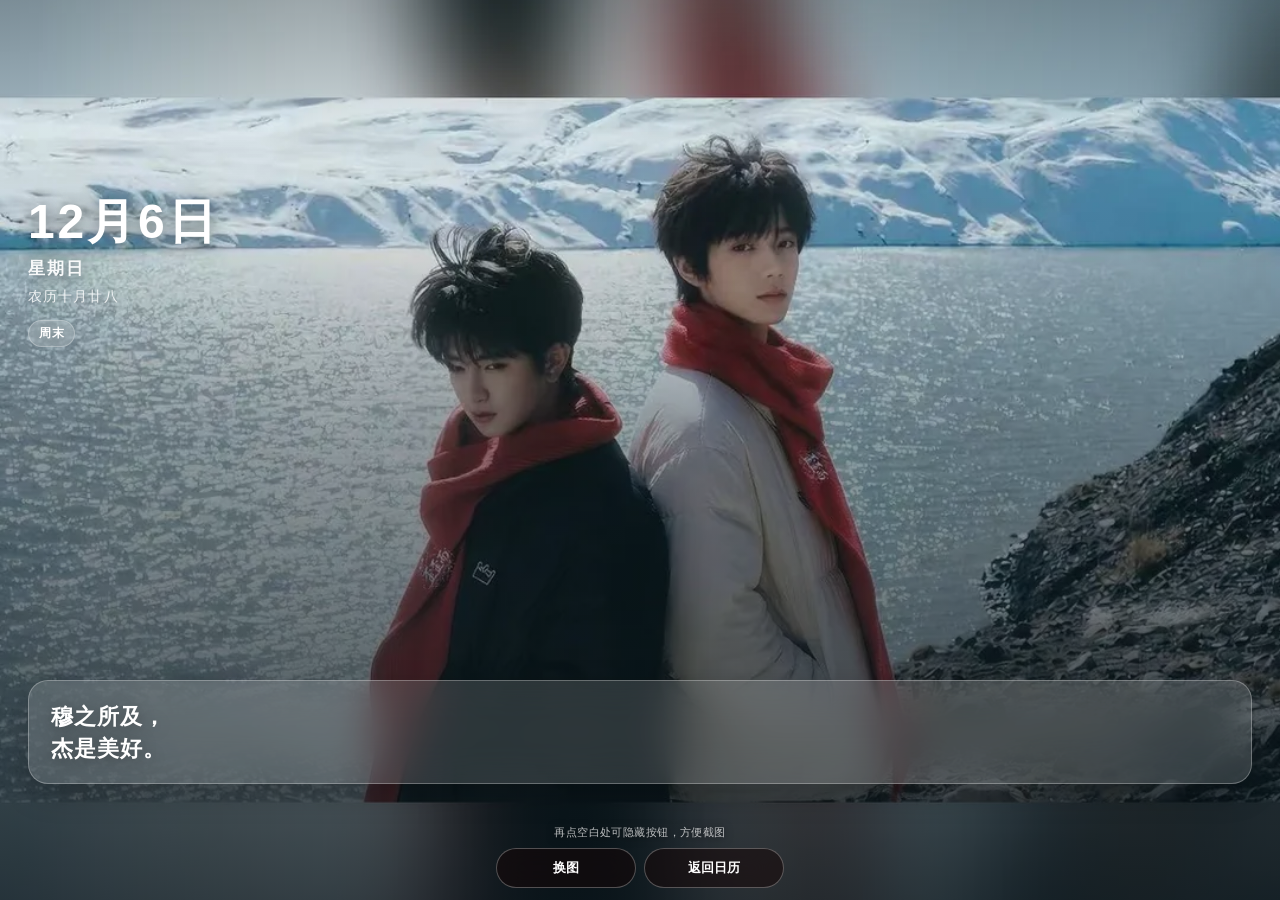
==== widget.html @ e028d08c "Add 橹穆 calendar PWA with photos and a fast first load. Personal calendar at /calendar-lm, independen" ====
<!DOCTYPE html>
<html lang="zh-CN">
<head>
  <meta charset="UTF-8">
  <meta name="viewport" content="width=device-width, initial-scale=1, viewport-fit=cover">
  <meta name="apple-mobile-web-app-capable" content="yes">
  <meta name="mobile-web-app-capable" content="yes">
  <meta name="apple-mobile-web-app-status-bar-style" content="black-translucent">
  <meta name="theme-color" content="#0A1A22">
  <meta name="format-detection" content="telephone=no">
  <meta name="description" content="橹穆锁屏壁纸预览。">
  <title>锁屏预览 · 橹穆</title>
  <link rel="apple-touch-icon" href="./icons/apple-touch-icon.png">
  <link rel="stylesheet" href="./css/widget.css">
</head>
<body>
  <div id="stage">
    <img id="bg" class="bg" alt="" draggable="false">
    <div class="veil"></div>
    <main class="content with-bar">
      <section class="when">
        <div id="date" class="date"></div>
        <div id="week" class="week"></div>
        <div id="lunar" class="lunar"></div>
        <div id="status" class="status" hidden></div>
      </section>
      <section class="lyric-card" id="lyric-card">
        <p class="lyric-line" id="lyric-line">穆之所及，杰是美好。</p>
      </section>
    </main>
    <nav id="toolbar" class="toolbar" aria-label="预览工具">
      <p class="hint">再点空白处可隐藏按钮，方便截图</p>
      <div class="bar">
        <button type="button" id="btn-photo">换图</button>
        <a href="./">返回日历</a>
      </div>
    </nav>
  </div>
  <script src="./js/widget.js" defer></script>
</body>
</html>
---- css/widget.css ----
/* 锁屏壁纸预览 — 橹穆 */
:root {
  --red: #1F5F7A;
  --red-soft: #2A7A96;
  --safe-top: env(safe-area-inset-top, 0px);
  --safe-bottom: env(safe-area-inset-bottom, 0px);
}
* { box-sizing: border-box; -webkit-tap-highlight-color: transparent; }
html, body {
  margin: 0; padding: 0; height: 100%;
  background: #0A1A22; color: #fff;
  font-family: -apple-system, BlinkMacSystemFont, "PingFang SC", "Hiragino Sans GB",
    "Noto Sans SC", "Microsoft YaHei", sans-serif;
  overflow: hidden;
}
#stage {
  position: fixed; inset: 0;
  overflow: hidden;
  background: #0A1A22;
}
.bg {
  position: absolute; inset: 0;
  width: 100%; height: 100%;
  object-fit: cover;
  object-position: center;
  display: block;
  user-select: none;
  pointer-events: none;
}
.veil {
  position: absolute; inset: 0;
  pointer-events: none;
  background:
    linear-gradient(180deg,
      rgba(8, 18, 24, 0.28) 0%,
      rgba(8, 18, 24, 0.06) 14%,
      rgba(8, 18, 24, 0.10) 26%,
      rgba(8, 18, 24, 0.38) 48%,
      rgba(8, 18, 24, 0.62) 78%,
      rgba(8, 18, 24, 0.78) 100%);
}
.content {
  position: relative;
  z-index: 2;
  height: 100%;
  display: flex;
  flex-direction: column;
  /* leave the iOS clock band mostly clear */
  padding: calc(var(--safe-top) + 196px) 28px calc(28px + var(--safe-bottom));
  transition: padding-bottom 0.22s ease;
}
.content.with-bar {
  padding-bottom: calc(108px + var(--safe-bottom));
}
.when { text-shadow: 0 2px 18px rgba(0, 0, 0, 0.55); }
.date {
  font-size: 48px;
  font-weight: 700;
  letter-spacing: 0.06em;
  line-height: 1.1;
}
.week {
  margin-top: 8px;
  font-size: 17px;
  font-weight: 600;
  letter-spacing: 0.12em;
  opacity: 0.92;
}
.lunar {
  margin-top: 8px;
  font-size: 14px;
  letter-spacing: 0.08em;
  opacity: 0.82;
}
.status {
  display: inline-block;
  margin-top: 14px;
  padding: 4px 10px;
  border-radius: 999px;
  font-size: 12px;
  font-weight: 600;
  letter-spacing: 0.06em;
  background: rgba(31, 95, 122, 0.72);
  border: 1px solid rgba(255, 255, 255, 0.28);
  backdrop-filter: blur(12px);
  -webkit-backdrop-filter: blur(12px);
}
.status.is-off {
  background: rgba(255, 255, 255, 0.16);
}
.lyric-card {
  margin-top: auto;
  margin-bottom: 8px;
  padding: 20px 22px 18px;
  border-radius: 20px;
  background: rgba(255, 255, 255, 0.14);
  border: 1px solid rgba(255, 255, 255, 0.28);
  box-shadow: 0 10px 30px rgba(0, 0, 0, 0.22);
  backdrop-filter: blur(22px);
  -webkit-backdrop-filter: blur(22px);
  cursor: default;
}
.lyric-line {
  margin: 0;
  font-size: 22px;
  font-weight: 600;
  line-height: 1.45;
  letter-spacing: 0.05em;
  text-shadow: 0 2px 16px rgba(0, 0, 0, 0.35);
}
.lyric-from {
  margin: 12px 0 0;
  font-size: 13px;
  font-style: normal;
  letter-spacing: 0.08em;
  opacity: 0.72;
}

.toolbar {
  position: absolute;
  left: 16px; right: 16px;
  bottom: calc(12px + var(--safe-bottom));
  z-index: 6;
  transition: opacity 0.22s ease, transform 0.22s ease;
}
.toolbar.is-off {
  opacity: 0;
  pointer-events: none;
  transform: translateY(8px);
}
.toolbar .hint {
  margin: 0 0 8px;
  text-align: center;
  font-size: 11px;
  letter-spacing: 0.04em;
  color: rgba(255, 255, 255, 0.72);
  text-shadow: 0 1px 8px rgba(0, 0, 0, 0.6);
}
.toolbar .bar {
  display: flex;
  gap: 8px;
  justify-content: center;
}
.toolbar .bar button,
.toolbar .bar a {
  flex: 1;
  max-width: 140px;
  text-align: center;
  text-decoration: none;
  color: #fff;
  background: rgba(20, 6, 6, 0.55);
  border: 1px solid rgba(255, 255, 255, 0.28);
  border-radius: 999px;
  padding: 10px 8px;
  font-size: 13px;
  font-weight: 600;
  backdrop-filter: blur(16px);
  -webkit-backdrop-filter: blur(16px);
  cursor: default;
}
.toolbar .bar button:active,
.toolbar .bar a:active { background: rgba(145, 16, 5, 0.7); }
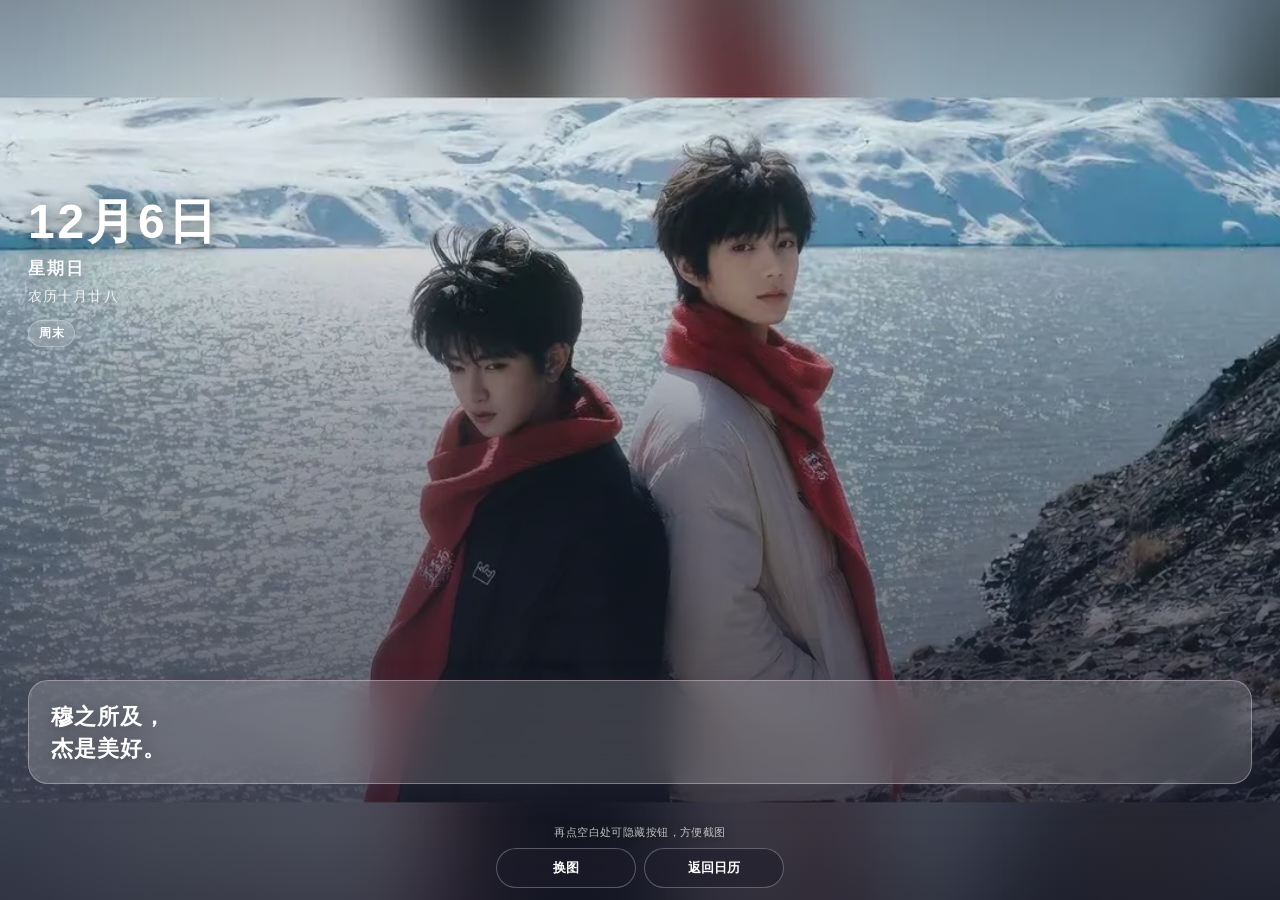
==== commit f64dac97: "Switch the 橹穆 theme from lake teal to a soft blue-pink. Misty periwinkle is the main color, with dus" ====
--- a/widget.html
+++ b/widget.html
@@ -6,7 +6,7 @@
   <meta name="apple-mobile-web-app-capable" content="yes">
   <meta name="mobile-web-app-capable" content="yes">
   <meta name="apple-mobile-web-app-status-bar-style" content="black-translucent">
-  <meta name="theme-color" content="#0A1A22">
+  <meta name="theme-color" content="#16141E">
   <meta name="format-detection" content="telephone=no">
   <meta name="description" content="橹穆锁屏壁纸预览。">
   <title>锁屏预览 · 橹穆</title>
--- a/css/widget.css
+++ b/css/widget.css
@@ -1,14 +1,14 @@
 /* 锁屏壁纸预览 — 橹穆 */
 :root {
-  --red: #1F5F7A;
-  --red-soft: #2A7A96;
+  --red: #5C6B98;
+  --red-soft: #6E6A94;
   --safe-top: env(safe-area-inset-top, 0px);
   --safe-bottom: env(safe-area-inset-bottom, 0px);
 }
 * { box-sizing: border-box; -webkit-tap-highlight-color: transparent; }
 html, body {
   margin: 0; padding: 0; height: 100%;
-  background: #0A1A22; color: #fff;
+  background: #16141E; color: #fff;
   font-family: -apple-system, BlinkMacSystemFont, "PingFang SC", "Hiragino Sans GB",
     "Noto Sans SC", "Microsoft YaHei", sans-serif;
   overflow: hidden;
@@ -16,7 +16,7 @@
 #stage {
   position: fixed; inset: 0;
   overflow: hidden;
-  background: #0A1A22;
+  background: #16141E;
 }
 .bg {
   position: absolute; inset: 0;
@@ -32,12 +32,12 @@
   pointer-events: none;
   background:
     linear-gradient(180deg,
-      rgba(8, 18, 24, 0.28) 0%,
-      rgba(8, 18, 24, 0.06) 14%,
-      rgba(8, 18, 24, 0.10) 26%,
-      rgba(8, 18, 24, 0.38) 48%,
-      rgba(8, 18, 24, 0.62) 78%,
-      rgba(8, 18, 24, 0.78) 100%);
+      rgba(22, 20, 36, 0.28) 0%,
+      rgba(22, 20, 36, 0.06) 14%,
+      rgba(22, 20, 36, 0.10) 26%,
+      rgba(22, 20, 36, 0.38) 48%,
+      rgba(22, 20, 36, 0.62) 78%,
+      rgba(22, 20, 36, 0.78) 100%);
 }
 .content {
   position: relative;
@@ -80,7 +80,7 @@
   font-size: 12px;
   font-weight: 600;
   letter-spacing: 0.06em;
-  background: rgba(31, 95, 122, 0.72);
+  background: rgba(92, 107, 152, 0.72);
   border: 1px solid rgba(255, 255, 255, 0.28);
   backdrop-filter: blur(12px);
   -webkit-backdrop-filter: blur(12px);
@@ -93,9 +93,9 @@
   margin-bottom: 8px;
   padding: 20px 22px 18px;
   border-radius: 20px;
-  background: rgba(255, 255, 255, 0.14);
-  border: 1px solid rgba(255, 255, 255, 0.28);
-  box-shadow: 0 10px 30px rgba(0, 0, 0, 0.22);
+  background: rgba(244, 235, 245, 0.18);
+  border: 1px solid rgba(232, 210, 224, 0.42);
+  box-shadow: 0 10px 30px rgba(58, 54, 80, 0.28);
   backdrop-filter: blur(22px);
   -webkit-backdrop-filter: blur(22px);
   cursor: default;
@@ -148,7 +148,7 @@
   text-align: center;
   text-decoration: none;
   color: #fff;
-  background: rgba(20, 6, 6, 0.55);
+  background: rgba(30, 28, 42, 0.55);
   border: 1px solid rgba(255, 255, 255, 0.28);
   border-radius: 999px;
   padding: 10px 8px;
@@ -159,4 +159,4 @@
   cursor: default;
 }
 .toolbar .bar button:active,
-.toolbar .bar a:active { background: rgba(145, 16, 5, 0.7); }
+.toolbar .bar a:active { background: rgba(92, 107, 152, 0.75); }
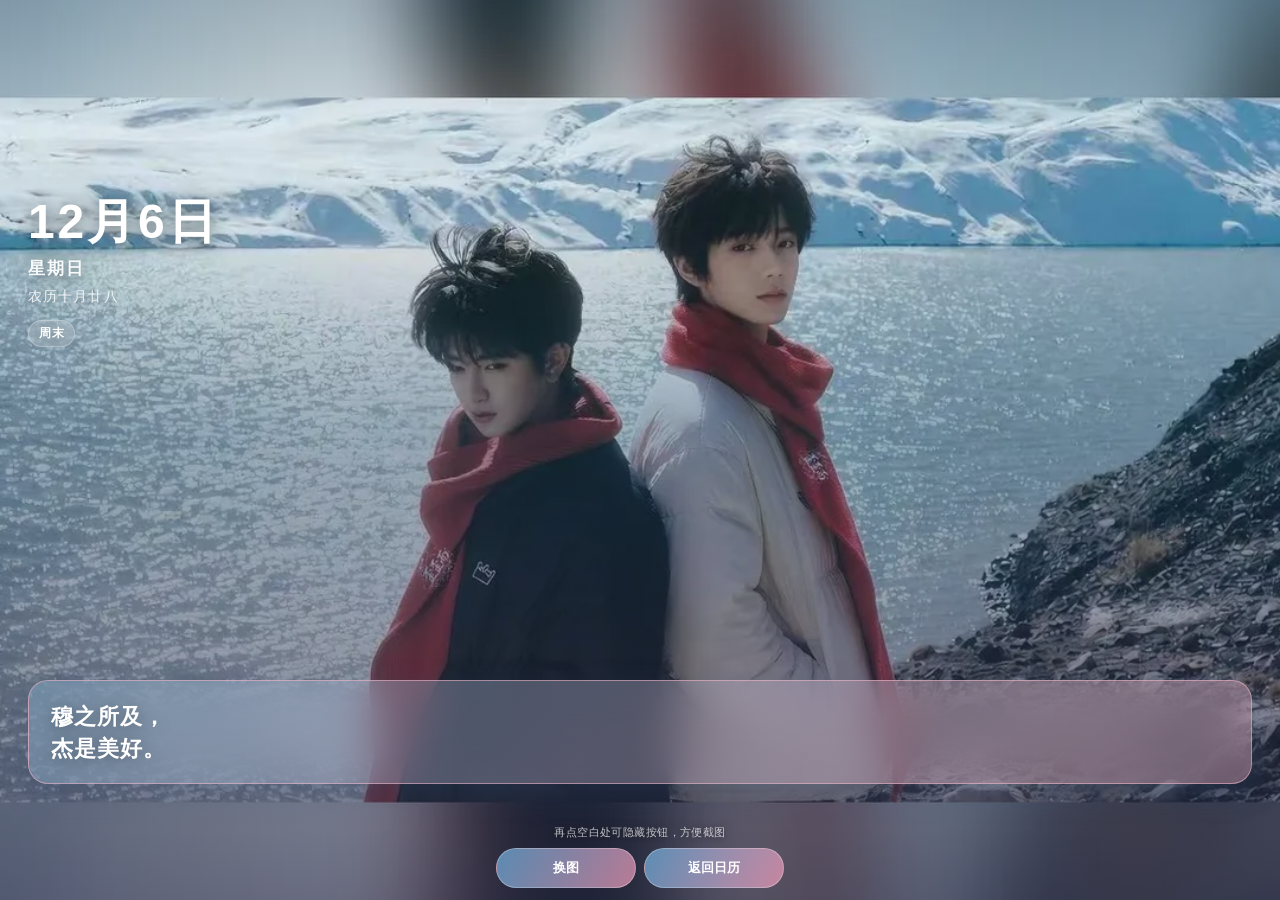
==== commit 32531363: "Make the 橹穆 theme a clear sky-blue and baby-pink. Brighten the palette so the whole app reads as blu" ====
--- a/widget.html
+++ b/widget.html
@@ -6,7 +6,7 @@
   <meta name="apple-mobile-web-app-capable" content="yes">
   <meta name="mobile-web-app-capable" content="yes">
   <meta name="apple-mobile-web-app-status-bar-style" content="black-translucent">
-  <meta name="theme-color" content="#16141E">
+  <meta name="theme-color" content="#6FB1E0">
   <meta name="format-detection" content="telephone=no">
   <meta name="description" content="橹穆锁屏壁纸预览。">
   <title>锁屏预览 · 橹穆</title>
--- a/css/widget.css
+++ b/css/widget.css
@@ -1,14 +1,14 @@
 /* 锁屏壁纸预览 — 橹穆 */
 :root {
-  --red: #5C6B98;
-  --red-soft: #6E6A94;
+  --red: #6FB1E0;
+  --red-soft: #F29BB8;
   --safe-top: env(safe-area-inset-top, 0px);
   --safe-bottom: env(safe-area-inset-bottom, 0px);
 }
 * { box-sizing: border-box; -webkit-tap-highlight-color: transparent; }
 html, body {
   margin: 0; padding: 0; height: 100%;
-  background: #16141E; color: #fff;
+  background: #1A3A58; color: #fff;
   font-family: -apple-system, BlinkMacSystemFont, "PingFang SC", "Hiragino Sans GB",
     "Noto Sans SC", "Microsoft YaHei", sans-serif;
   overflow: hidden;
@@ -16,7 +16,7 @@
 #stage {
   position: fixed; inset: 0;
   overflow: hidden;
-  background: #16141E;
+  background: #1A3A58;
 }
 .bg {
   position: absolute; inset: 0;
@@ -32,12 +32,12 @@
   pointer-events: none;
   background:
     linear-gradient(180deg,
-      rgba(22, 20, 36, 0.28) 0%,
-      rgba(22, 20, 36, 0.06) 14%,
-      rgba(22, 20, 36, 0.10) 26%,
-      rgba(22, 20, 36, 0.38) 48%,
-      rgba(22, 20, 36, 0.62) 78%,
-      rgba(22, 20, 36, 0.78) 100%);
+      rgba(26, 58, 88, 0.28) 0%,
+      rgba(26, 58, 88, 0.06) 14%,
+      rgba(26, 58, 88, 0.10) 26%,
+      rgba(26, 58, 88, 0.38) 48%,
+      rgba(43, 40, 70, 0.45) 78%,
+      rgba(43, 40, 70, 0.62) 100%);
 }
 .content {
   position: relative;
@@ -80,7 +80,7 @@
   font-size: 12px;
   font-weight: 600;
   letter-spacing: 0.06em;
-  background: rgba(92, 107, 152, 0.72);
+  background: linear-gradient(120deg, rgba(111, 177, 224, 0.82), rgba(242, 155, 184, 0.82));
   border: 1px solid rgba(255, 255, 255, 0.28);
   backdrop-filter: blur(12px);
   -webkit-backdrop-filter: blur(12px);
@@ -93,9 +93,9 @@
   margin-bottom: 8px;
   padding: 20px 22px 18px;
   border-radius: 20px;
-  background: rgba(244, 235, 245, 0.18);
-  border: 1px solid rgba(232, 210, 224, 0.42);
-  box-shadow: 0 10px 30px rgba(58, 54, 80, 0.28);
+  background: linear-gradient(135deg, rgba(142, 197, 232, 0.32), rgba(245, 184, 204, 0.36));
+  border: 1px solid rgba(245, 184, 204, 0.55);
+  box-shadow: 0 10px 30px rgba(43, 74, 111, 0.28);
   backdrop-filter: blur(22px);
   -webkit-backdrop-filter: blur(22px);
   cursor: default;
@@ -148,7 +148,7 @@
   text-align: center;
   text-decoration: none;
   color: #fff;
-  background: rgba(30, 28, 42, 0.55);
+  background: linear-gradient(120deg, rgba(111, 177, 224, 0.72), rgba(242, 155, 184, 0.72));
   border: 1px solid rgba(255, 255, 255, 0.28);
   border-radius: 999px;
   padding: 10px 8px;
@@ -159,4 +159,4 @@
   cursor: default;
 }
 .toolbar .bar button:active,
-.toolbar .bar a:active { background: rgba(92, 107, 152, 0.75); }
+.toolbar .bar a:active { filter: brightness(1.08); background: linear-gradient(120deg, rgba(111, 177, 224, 0.88), rgba(242, 155, 184, 0.88)); }
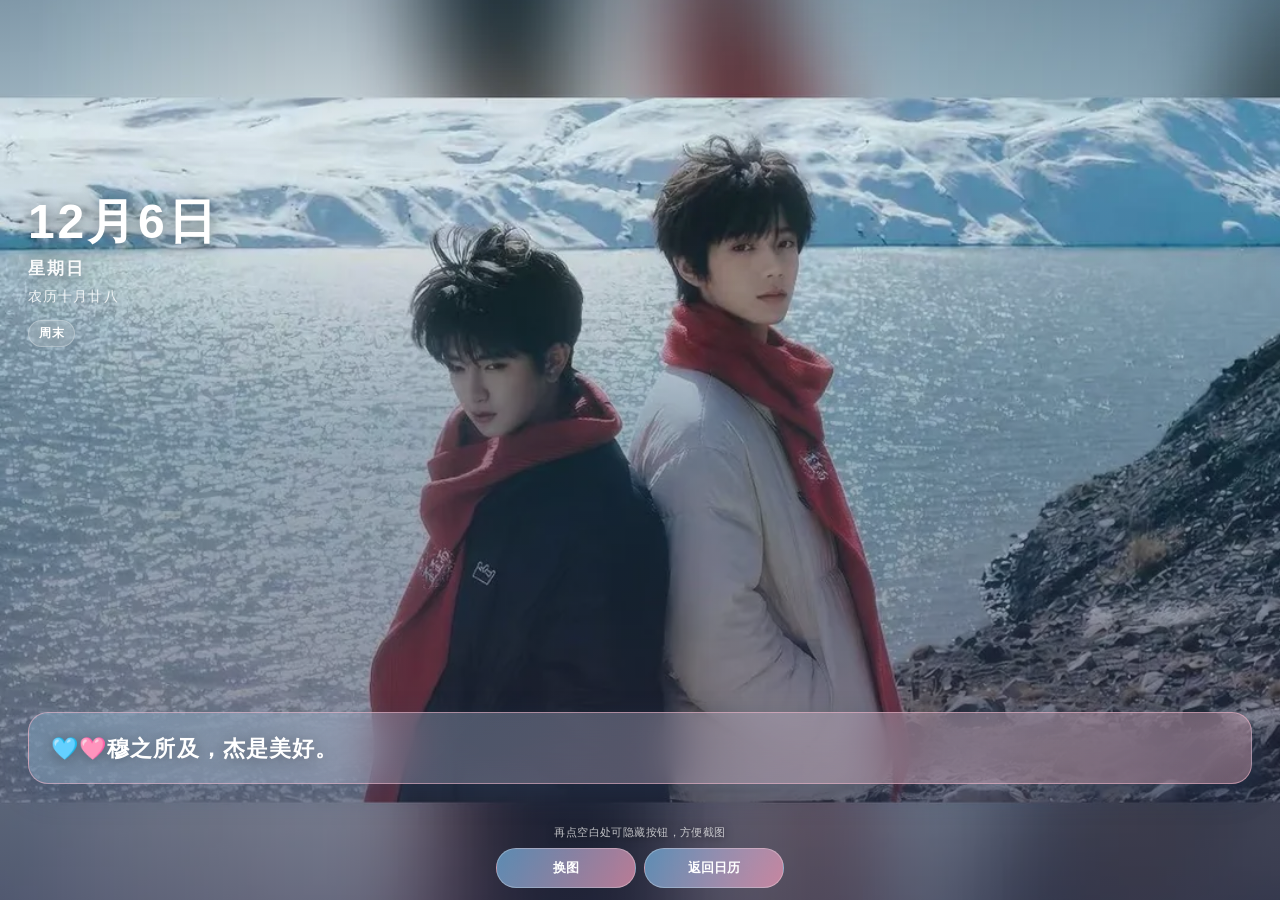
==== commit 1420f77a: "Rotate 10 橹穆 quotes every 10 seconds. The lyric card on the home page and widget.html now cycles thr" ====
--- a/widget.html
+++ b/widget.html
@@ -24,8 +24,8 @@
         <div id="lunar" class="lunar"></div>
         <div id="status" class="status" hidden></div>
       </section>
-      <section class="lyric-card" id="lyric-card">
-        <p class="lyric-line" id="lyric-line">穆之所及，杰是美好。</p>
+      <section class="lyric-card" id="lyric-card" role="button" tabindex="0" aria-label="下一条语录">
+        <p class="lyric-line" id="lyric-line">🩵🩷橹穆星途璀璨。</p>
       </section>
     </main>
     <nav id="toolbar" class="toolbar" aria-label="预览工具">
--- a/css/widget.css
+++ b/css/widget.css
@@ -98,7 +98,7 @@
   box-shadow: 0 10px 30px rgba(43, 74, 111, 0.28);
   backdrop-filter: blur(22px);
   -webkit-backdrop-filter: blur(22px);
-  cursor: default;
+  cursor: pointer;
 }
 .lyric-line {
   margin: 0;
@@ -107,6 +107,8 @@
   line-height: 1.45;
   letter-spacing: 0.05em;
   text-shadow: 0 2px 16px rgba(0, 0, 0, 0.35);
+  overflow-wrap: anywhere;
+  word-break: break-word;
 }
 .lyric-from {
   margin: 12px 0 0;
